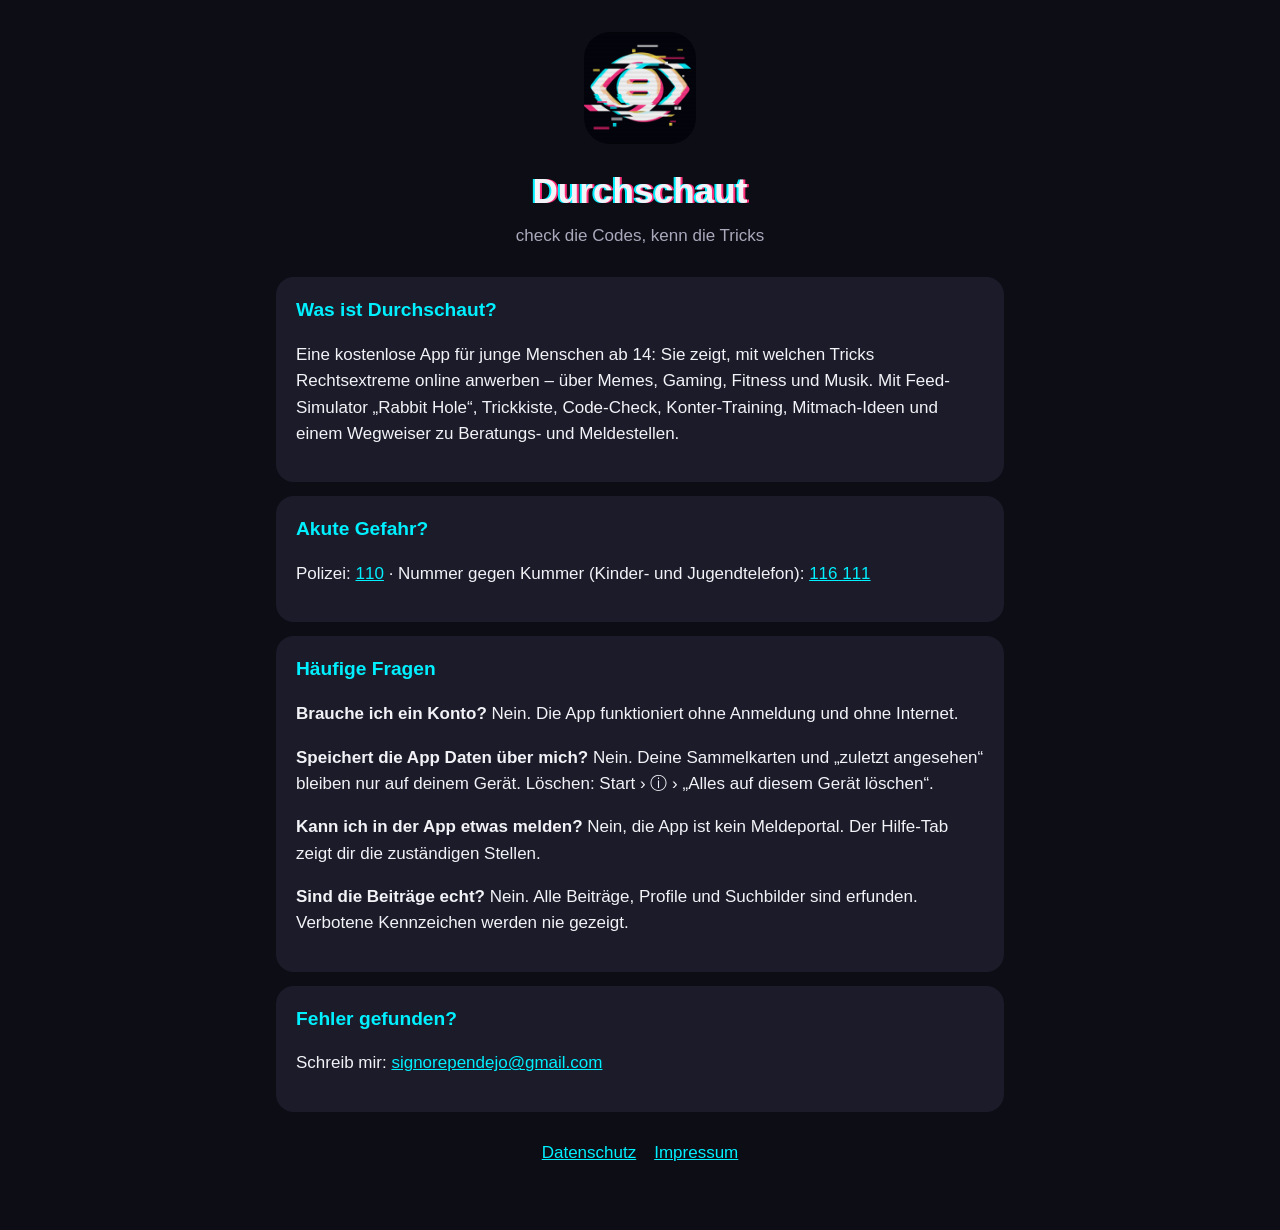
==== index.html @ f7516e03 "Webseite Durchschaut" ====
<!doctype html>
<html lang="de">
<head>
  <meta charset="utf-8">
  <meta name="viewport" content="width=device-width, initial-scale=1">
  <title>Durchschaut – Hilfe &amp; Kontakt</title>
  <meta name="description" content="Durchschaut – check die Codes, kenn die Tricks. Aufklärungs-App gegen Rechtsextremismus für junge Menschen.">
  <link rel="icon" href="icon.png">
  <link rel="stylesheet" href="style.css">
</head>
<body>
<main>
  <header>
    <img src="icon.png" alt="App-Icon von Durchschaut: Auge mit Glitch-Effekt">
    <h1>Durchschaut</h1>
    <p class="lead">check die Codes, kenn die Tricks</p>
  </header>

  <section>
    <h2>Was ist Durchschaut?</h2>
    <p>Eine kostenlose App für junge Menschen ab 14: Sie zeigt, mit welchen Tricks Rechtsextreme online anwerben – über Memes, Gaming, Fitness und Musik. Mit Feed-Simulator „Rabbit Hole“, Trickkiste, Code-Check, Konter-Training, Mitmach-Ideen und einem Wegweiser zu Beratungs- und Meldestellen.</p>
  </section>

  <section>
    <h2>Akute Gefahr?</h2>
    <p>Polizei: <a href="tel:110">110</a> · Nummer gegen Kummer (Kinder- und Jugendtelefon): <a href="tel:116111">116 111</a></p>
  </section>

  <section>
    <h2>Häufige Fragen</h2>
    <p><strong>Brauche ich ein Konto?</strong> Nein. Die App funktioniert ohne Anmeldung und ohne Internet.</p>
    <p><strong>Speichert die App Daten über mich?</strong> Nein. Deine Sammelkarten und „zuletzt angesehen“ bleiben nur auf deinem Gerät. Löschen: Start › ⓘ › „Alles auf diesem Gerät löschen“.</p>
    <p><strong>Kann ich in der App etwas melden?</strong> Nein, die App ist kein Meldeportal. Der Hilfe-Tab zeigt dir die zuständigen Stellen.</p>
    <p><strong>Sind die Beiträge echt?</strong> Nein. Alle Beiträge, Profile und Suchbilder sind erfunden. Verbotene Kennzeichen werden nie gezeigt.</p>
  </section>

  <section>
    <h2>Fehler gefunden?</h2>
    <p>Schreib mir: <a href="mailto:signorependejo@gmail.com">signorependejo@gmail.com</a></p>
  </section>

  <nav class="footer">
    <a href="datenschutz.html">Datenschutz</a>
    <a href="impressum.html">Impressum</a>
  </nav>
</main>
</body>
</html>
---- style.css ----
:root { color-scheme: dark; --bg: #0D0D16; --card: #1B1B2A; --text: #F2F2F7; --muted: #A9A9BC; --cyan: #00F0FF; --pink: #FF2D78; --yellow: #FFE14D; }
* { box-sizing: border-box; }
body { margin: 0; background: var(--bg); color: var(--text); font: 17px/1.55 -apple-system, BlinkMacSystemFont, "Segoe UI", Roboto, sans-serif; }
main { max-width: 760px; margin: 0 auto; padding: 32px 16px 64px; }
header { text-align: center; margin-bottom: 28px; }
header img { width: 112px; height: 112px; border-radius: 26px; }
h1 { font-size: 2.2rem; margin: 12px 0 4px; text-shadow: -2px 0 var(--cyan), 2px 0 var(--pink); }
h2 { color: var(--cyan); font-size: 1.2rem; margin: 0 0 8px; }
.lead { color: var(--muted); margin: 0; }
section { background: var(--card); border-radius: 18px; padding: 18px 20px; margin: 14px 0; }
a { color: var(--cyan); }
.todo { background: var(--yellow); color: #0D0D16; border-radius: 6px; padding: 0 6px; font-weight: 700; }
.footer { display: flex; gap: 18px; justify-content: center; margin-top: 28px; }
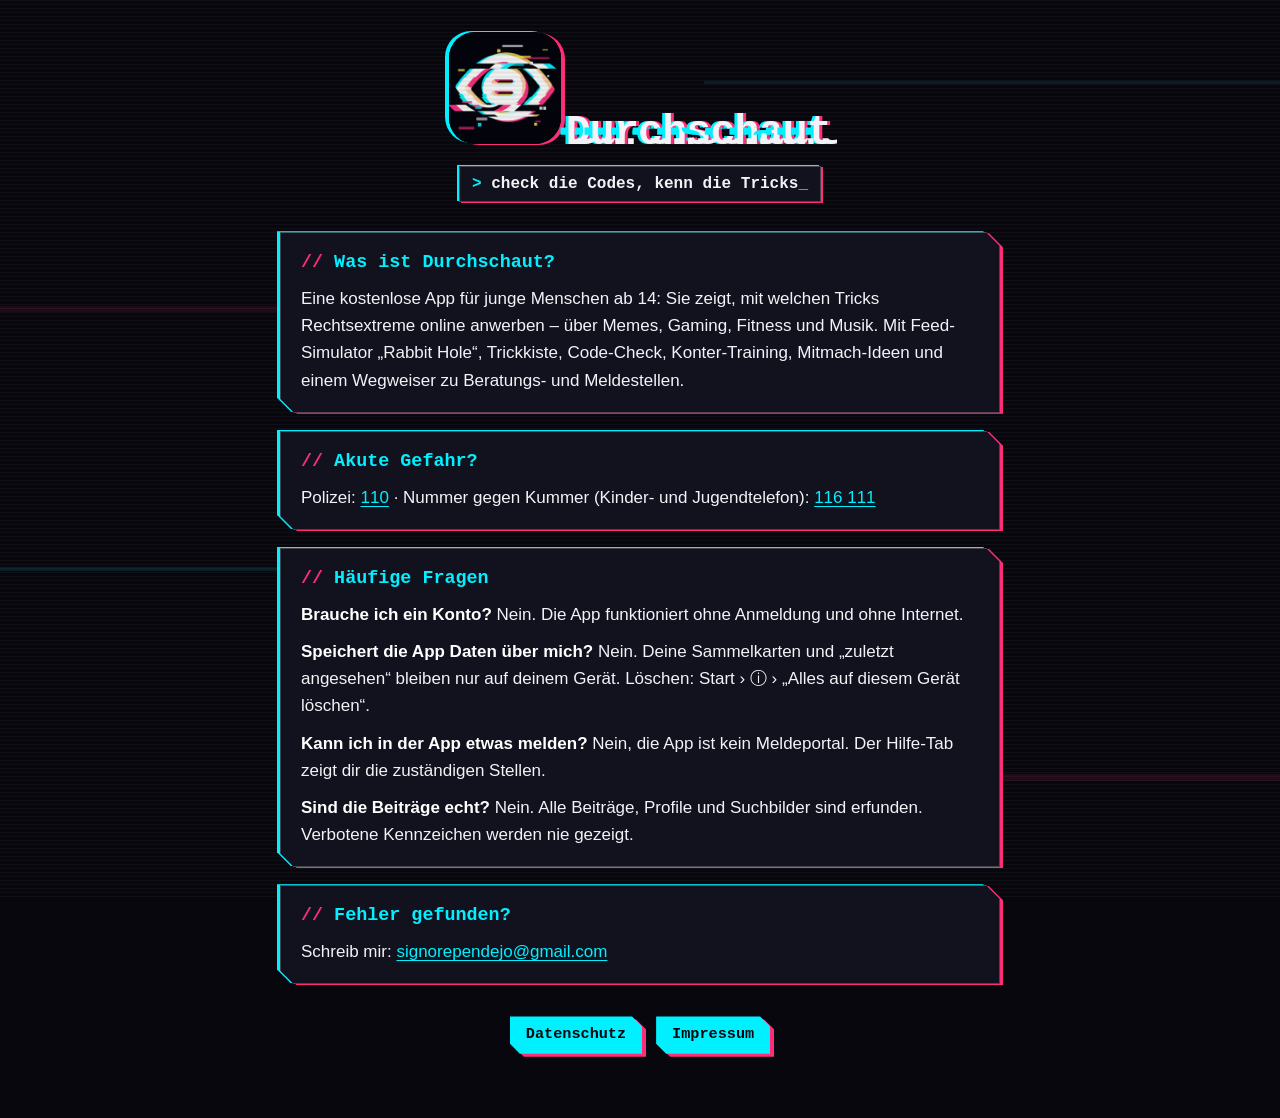
==== commit 1d75589c: "Webseite im Glitch-Look" ====
--- a/index.html
+++ b/index.html
@@ -12,32 +12,32 @@
 <main>
   <header>
     <img src="icon.png" alt="App-Icon von Durchschaut: Auge mit Glitch-Effekt">
-    <h1>Durchschaut</h1>
+    <h1 class="glitch" data-text="Durchschaut">Durchschaut</h1>
     <p class="lead">check die Codes, kenn die Tricks</p>
   </header>
 
-  <section>
+  <div class="panel"><section>
     <h2>Was ist Durchschaut?</h2>
     <p>Eine kostenlose App für junge Menschen ab 14: Sie zeigt, mit welchen Tricks Rechtsextreme online anwerben – über Memes, Gaming, Fitness und Musik. Mit Feed-Simulator „Rabbit Hole“, Trickkiste, Code-Check, Konter-Training, Mitmach-Ideen und einem Wegweiser zu Beratungs- und Meldestellen.</p>
-  </section>
+  </section></div>
 
-  <section>
+  <div class="panel"><section>
     <h2>Akute Gefahr?</h2>
     <p>Polizei: <a href="tel:110">110</a> · Nummer gegen Kummer (Kinder- und Jugendtelefon): <a href="tel:116111">116 111</a></p>
-  </section>
+  </section></div>
 
-  <section>
+  <div class="panel"><section>
     <h2>Häufige Fragen</h2>
     <p><strong>Brauche ich ein Konto?</strong> Nein. Die App funktioniert ohne Anmeldung und ohne Internet.</p>
     <p><strong>Speichert die App Daten über mich?</strong> Nein. Deine Sammelkarten und „zuletzt angesehen“ bleiben nur auf deinem Gerät. Löschen: Start › ⓘ › „Alles auf diesem Gerät löschen“.</p>
     <p><strong>Kann ich in der App etwas melden?</strong> Nein, die App ist kein Meldeportal. Der Hilfe-Tab zeigt dir die zuständigen Stellen.</p>
     <p><strong>Sind die Beiträge echt?</strong> Nein. Alle Beiträge, Profile und Suchbilder sind erfunden. Verbotene Kennzeichen werden nie gezeigt.</p>
-  </section>
+  </section></div>
 
-  <section>
+  <div class="panel"><section>
     <h2>Fehler gefunden?</h2>
     <p>Schreib mir: <a href="mailto:signorependejo@gmail.com">signorependejo@gmail.com</a></p>
-  </section>
+  </section></div>
 
   <nav class="footer">
     <a href="datenschutz.html">Datenschutz</a>
--- a/style.css
+++ b/style.css
@@ -1,13 +1,106 @@
-:root { color-scheme: dark; --bg: #0D0D16; --card: #1B1B2A; --text: #F2F2F7; --muted: #A9A9BC; --cyan: #00F0FF; --pink: #FF2D78; --yellow: #FFE14D; }
+/* Durchschaut – Glitch-Look wie in der App: fast schwarz, Scanlines, RGB-Versatz Cyan/Magenta, Monospace-Überschriften */
+:root {
+  color-scheme: dark;
+  --bg: #07070D; --card: #12121F; --line: rgba(255,255,255,.22);
+  --text: #F2F2F7; --muted: #B4B4C6;
+  --cyan: #00F0FF; --pink: #FF2D78; --yellow: #FFE14D; --violet: #B388FF; --ink: #07070D;
+  --mono: ui-monospace, "SF Mono", SFMono-Regular, Menlo, Consolas, "Liberation Mono", monospace;
+}
 * { box-sizing: border-box; }
-body { margin: 0; background: var(--bg); color: var(--text); font: 17px/1.55 -apple-system, BlinkMacSystemFont, "Segoe UI", Roboto, sans-serif; }
+html { background: var(--bg); }
+body {
+  margin: 0; min-height: 100vh; color: var(--text);
+  font: 17px/1.6 -apple-system, BlinkMacSystemFont, "Segoe UI", Roboto, sans-serif;
+  background:
+    repeating-linear-gradient(to bottom, rgba(255,255,255,.035) 0 1px, transparent 1px 4px),
+    linear-gradient(to bottom, transparent 0 9%, rgba(0,240,255,.10) 9% calc(9% + 3px), transparent calc(9% + 3px)) no-repeat right / 45% 100%,
+    linear-gradient(to bottom, transparent 0 34%, rgba(255,45,120,.10) 34% calc(34% + 6px), transparent calc(34% + 6px)) no-repeat left / 32% 100%,
+    linear-gradient(to bottom, transparent 0 63%, rgba(0,240,255,.10) 63% calc(63% + 4px), transparent calc(63% + 4px)) no-repeat left / 55% 100%,
+    linear-gradient(to bottom, transparent 0 86%, rgba(255,45,120,.10) 86% calc(86% + 7px), transparent calc(86% + 7px)) no-repeat right / 40% 100%,
+    var(--bg);
+  background-attachment: fixed;
+}
 main { max-width: 760px; margin: 0 auto; padding: 32px 16px 64px; }
-header { text-align: center; margin-bottom: 28px; }
-header img { width: 112px; height: 112px; border-radius: 26px; }
-h1 { font-size: 2.2rem; margin: 12px 0 4px; text-shadow: -2px 0 var(--cyan), 2px 0 var(--pink); }
-h2 { color: var(--cyan); font-size: 1.2rem; margin: 0 0 8px; }
-.lead { color: var(--muted); margin: 0; }
-section { background: var(--card); border-radius: 18px; padding: 18px 20px; margin: 14px 0; }
-a { color: var(--cyan); }
-.todo { background: var(--yellow); color: #0D0D16; border-radius: 6px; padding: 0 6px; font-weight: 700; }
-.footer { display: flex; gap: 18px; justify-content: center; margin-top: 28px; }
+
+/* Kopf */
+header { text-align: center; margin-bottom: 30px; }
+header img {
+  width: 112px; height: 112px; border-radius: 26px;
+  box-shadow: -4px -1px 0 var(--cyan), 4px 1px 0 var(--pink);
+}
+h1 {
+  position: relative; display: inline-block; margin: 18px 0 10px;
+  font: 900 clamp(1.5rem, 8vw, 2.6rem)/1.1 var(--mono); letter-spacing: -.02em; overflow-wrap: anywhere;
+  text-shadow: -3px 0 var(--cyan), 3px 0 var(--pink);
+}
+h1.glitch::before, h1.glitch::after {
+  content: attr(data-text); position: absolute; inset: 0; pointer-events: none;
+  text-shadow: none; background: transparent;
+}
+h1.glitch::before { color: var(--cyan); clip-path: inset(38% 0 46% 0); transform: translateX(-8px); }
+h1.glitch::after  { color: var(--text); clip-path: inset(62% 0 22% 0); transform: translateX(9px); }
+@media (prefers-reduced-motion: no-preference) {
+  h1.glitch::before { animation: slice-a 5s steps(1) infinite; }
+  h1.glitch::after  { animation: slice-b 5s steps(1) infinite; }
+}
+@keyframes slice-a {
+  0%, 88%, 100% { clip-path: inset(38% 0 46% 0); transform: translateX(-8px); }
+  90% { clip-path: inset(10% 0 70% 0); transform: translateX(10px); }
+  93% { clip-path: inset(70% 0 12% 0); transform: translateX(-14px); }
+  96% { clip-path: inset(45% 0 40% 0); transform: translateX(6px); }
+}
+@keyframes slice-b {
+  0%, 88%, 100% { clip-path: inset(62% 0 22% 0); transform: translateX(9px); }
+  91% { clip-path: inset(20% 0 60% 0); transform: translateX(-12px); }
+  94% { clip-path: inset(80% 0 4% 0); transform: translateX(14px); }
+  97% { clip-path: inset(30% 0 55% 0); transform: translateX(-5px); }
+}
+
+/* Claim als Terminal-Zeile */
+.lead {
+  display: inline-block; margin: 0; padding: 6px 12px;
+  font: 700 1rem/1.4 var(--mono); color: var(--text);
+  background: var(--card); border: 1px solid var(--line);
+  box-shadow: -2px -1px 0 var(--cyan), 2px 1px 0 var(--pink);
+}
+.lead::before { content: "> "; color: var(--cyan); }
+.lead::after { content: "_"; color: var(--cyan); }
+@media (prefers-reduced-motion: no-preference) {
+  .lead::after { animation: blink 1s steps(1) infinite; }
+}
+@keyframes blink { 50% { opacity: 0; } }
+
+/* Panels mit abgeschrägten Ecken und RGB-Kante */
+section {
+  position: relative; margin: 18px 4px; padding: 18px 20px;
+  background: var(--card); border: 1px solid var(--line);
+  clip-path: polygon(0 0, calc(100% - 14px) 0, 100% 14px, 100% 100%, 14px 100%, 0 calc(100% - 14px));
+}
+.panel { position: relative; filter: drop-shadow(-3px -1px 0 var(--cyan)) drop-shadow(3px 1px 0 var(--pink)); }
+h2 { font: 800 1.15rem/1.3 var(--mono); color: var(--cyan); margin: 0 0 10px; }
+h2::before { content: "// "; color: var(--pink); }
+h3 { font: 800 1rem/1.3 var(--mono); margin: 16px 0 6px; }
+p { margin: 0 0 10px; }
+p:last-child { margin-bottom: 0; }
+strong { color: #fff; }
+.muted, small { color: var(--muted); }
+
+a { color: var(--cyan); text-underline-offset: 3px; }
+a:hover { color: var(--yellow); }
+a:focus-visible { outline: 2px solid var(--yellow); outline-offset: 2px; }
+
+.todo { background: var(--yellow); color: var(--ink); padding: 0 6px; font-weight: 700; }
+
+/* Fußzeile als Glitch-Buttons */
+.footer { display: flex; flex-wrap: wrap; gap: 14px; justify-content: center; margin-top: 32px; filter: drop-shadow(4px 3px 0 var(--pink)); }
+.footer a {
+  font: 800 .95rem/1 var(--mono); color: var(--ink); background: var(--cyan);
+  padding: 11px 16px; text-decoration: none;
+  clip-path: polygon(0 0, calc(100% - 10px) 0, 100% 10px, 100% 100%, 10px 100%, 0 calc(100% - 10px));
+}
+.footer a:hover { background: var(--yellow); color: var(--ink); }
+
+@media (max-width: 480px) {
+  header img { width: 96px; height: 96px; }
+  section { padding: 16px; }
+}
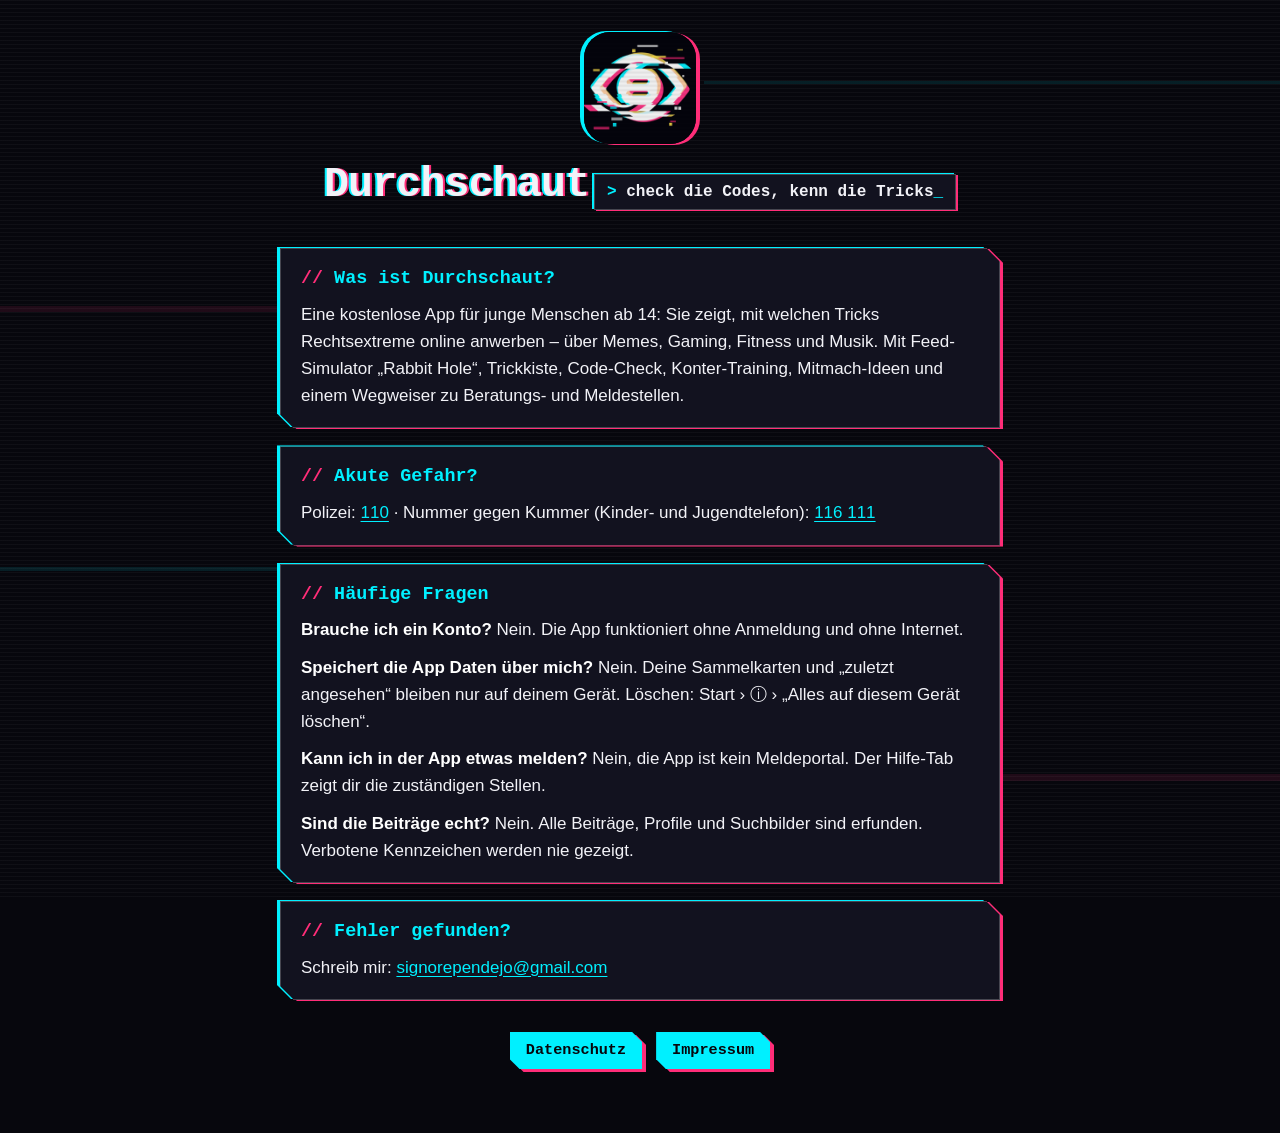
==== commit ab7f7668: "Kopf zentriert, Stylesheet-Version" ====
--- a/index.html
+++ b/index.html
@@ -6,7 +6,7 @@
   <title>Durchschaut – Hilfe &amp; Kontakt</title>
   <meta name="description" content="Durchschaut – check die Codes, kenn die Tricks. Aufklärungs-App gegen Rechtsextremismus für junge Menschen.">
   <link rel="icon" href="icon.png">
-  <link rel="stylesheet" href="style.css">
+  <link rel="stylesheet" href="style.css?v=2">
 </head>
 <body>
 <main>
--- a/style.css
+++ b/style.css
@@ -25,32 +25,33 @@
 /* Kopf */
 header { text-align: center; margin-bottom: 30px; }
 header img {
+  display: block; margin: 0 auto;
   width: 112px; height: 112px; border-radius: 26px;
   box-shadow: -4px -1px 0 var(--cyan), 4px 1px 0 var(--pink);
 }
 h1 {
   position: relative; display: inline-block; margin: 18px 0 10px;
   font: 900 clamp(1.5rem, 8vw, 2.6rem)/1.1 var(--mono); letter-spacing: -.02em; overflow-wrap: anywhere;
-  text-shadow: -3px 0 var(--cyan), 3px 0 var(--pink);
+  text-shadow: -2px 0 var(--cyan), 2px 0 var(--pink);
 }
 h1.glitch::before, h1.glitch::after {
   content: attr(data-text); position: absolute; inset: 0; pointer-events: none;
   text-shadow: none; background: transparent;
 }
-h1.glitch::before { color: var(--cyan); clip-path: inset(38% 0 46% 0); transform: translateX(-8px); }
-h1.glitch::after  { color: var(--text); clip-path: inset(62% 0 22% 0); transform: translateX(9px); }
+h1.glitch::before { color: var(--cyan); clip-path: inset(50% 0 50% 0); }
+h1.glitch::after  { color: var(--text); clip-path: inset(50% 0 50% 0); }
 @media (prefers-reduced-motion: no-preference) {
   h1.glitch::before { animation: slice-a 5s steps(1) infinite; }
   h1.glitch::after  { animation: slice-b 5s steps(1) infinite; }
 }
 @keyframes slice-a {
-  0%, 88%, 100% { clip-path: inset(38% 0 46% 0); transform: translateX(-8px); }
+  0%, 88%, 100% { clip-path: inset(50% 0 50% 0); transform: none; }
   90% { clip-path: inset(10% 0 70% 0); transform: translateX(10px); }
   93% { clip-path: inset(70% 0 12% 0); transform: translateX(-14px); }
   96% { clip-path: inset(45% 0 40% 0); transform: translateX(6px); }
 }
 @keyframes slice-b {
-  0%, 88%, 100% { clip-path: inset(62% 0 22% 0); transform: translateX(9px); }
+  0%, 88%, 100% { clip-path: inset(50% 0 50% 0); transform: none; }
   91% { clip-path: inset(20% 0 60% 0); transform: translateX(-12px); }
   94% { clip-path: inset(80% 0 4% 0); transform: translateX(14px); }
   97% { clip-path: inset(30% 0 55% 0); transform: translateX(-5px); }
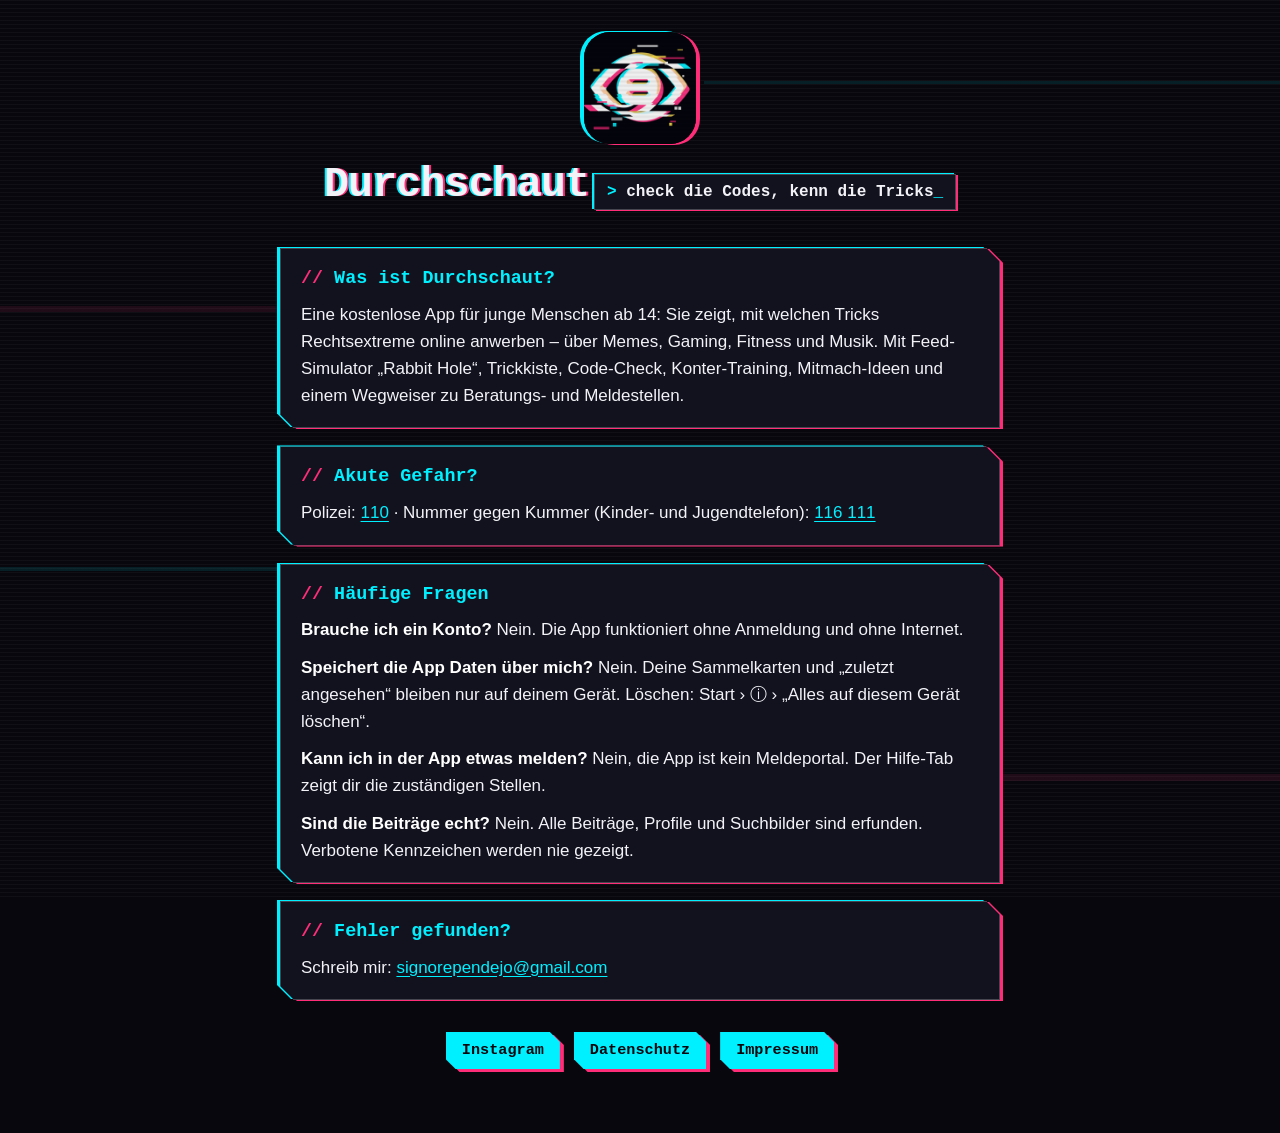
==== commit e6fdccbd: "Instagram-Link" ====
--- a/index.html
+++ b/index.html
@@ -6,7 +6,7 @@
   <title>Durchschaut – Hilfe &amp; Kontakt</title>
   <meta name="description" content="Durchschaut – check die Codes, kenn die Tricks. Aufklärungs-App gegen Rechtsextremismus für junge Menschen.">
   <link rel="icon" href="icon.png">
-  <link rel="stylesheet" href="style.css?v=2">
+  <link rel="stylesheet" href="style.css?v=3">
 </head>
 <body>
 <main>
@@ -40,6 +40,7 @@
   </section></div>
 
   <nav class="footer">
+    <a href="https://www.instagram.com/durchschaut.jetzt/">Instagram</a>
     <a href="datenschutz.html">Datenschutz</a>
     <a href="impressum.html">Impressum</a>
   </nav>
--- a/style.css
+++ b/style.css
@@ -86,7 +86,7 @@
 strong { color: #fff; }
 .muted, small { color: var(--muted); }
 
-a { color: var(--cyan); text-underline-offset: 3px; }
+a { color: var(--cyan); text-underline-offset: 3px; overflow-wrap: anywhere; }
 a:hover { color: var(--yellow); }
 a:focus-visible { outline: 2px solid var(--yellow); outline-offset: 2px; }
 
